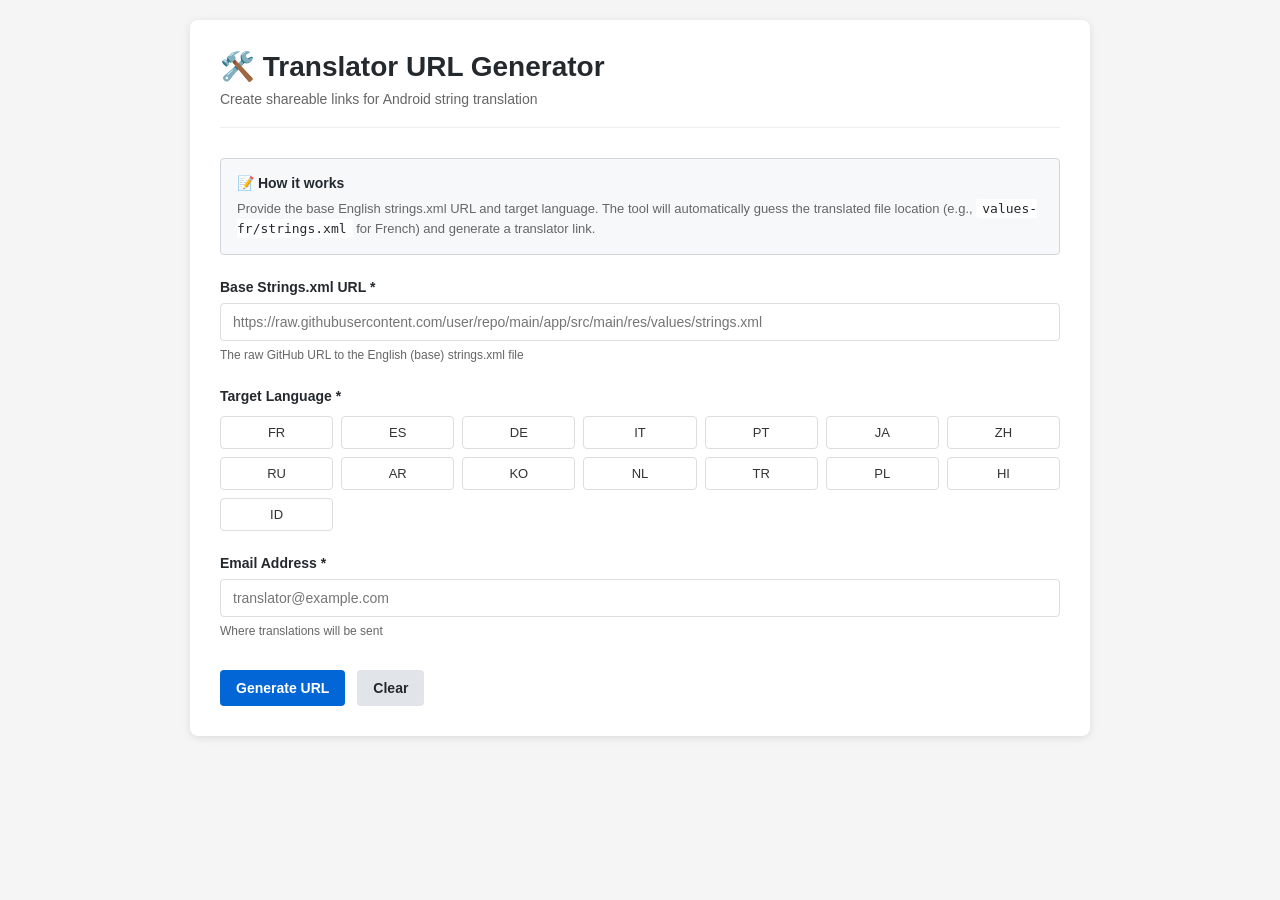
==== generator.html @ d6d67de1 "Add URL generator page for creating translator links - Create generator.html as a user-friendly inte" ====
<!DOCTYPE html>
<html>
<head>
<meta charset="UTF-8">
<meta name="viewport" content="width=device-width, initial-scale=1.0">
<title>Android Strings Translator - URL Generator</title>

<style>
* { box-sizing: border-box; }

body {
  font-family: -apple-system, BlinkMacSystemFont, 'Segoe UI', sans-serif;
  margin: 0;
  padding: 20px;
  background: #f5f5f5;
  color: #333;
}

.container {
  max-width: 900px;
  margin: 0 auto;
  background: white;
  border-radius: 8px;
  box-shadow: 0 2px 8px rgba(0,0,0,0.1);
  padding: 30px;
}

header {
  margin-bottom: 30px;
  border-bottom: 1px solid #eee;
  padding-bottom: 20px;
}

h1 {
  margin: 0 0 8px 0;
  font-size: 28px;
  color: #24292e;
}

.subtitle {
  font-size: 14px;
  color: #666;
  margin: 0;
}

.form-group {
  margin-bottom: 24px;
}

label {
  display: block;
  font-weight: 600;
  margin-bottom: 8px;
  color: #24292e;
  font-size: 14px;
}

input[type="text"],
input[type="email"],
select {
  width: 100%;
  padding: 10px 12px;
  border: 1px solid #ddd;
  border-radius: 4px;
  font-size: 14px;
  font-family: inherit;
  transition: border-color 0.2s, box-shadow 0.2s;
}

input[type="text"]:focus,
input[type="email"]:focus,
select:focus {
  outline: none;
  border-color: #0366d6;
  box-shadow: 0 0 0 3px rgba(3, 102, 214, 0.1);
}

.help-text {
  font-size: 12px;
  color: #666;
  margin-top: 6px;
  line-height: 1.4;
}

.form-row {
  display: grid;
  grid-template-columns: 1fr 1fr;
  gap: 16px;
}

@media (max-width: 768px) {
  .form-row {
    grid-template-columns: 1fr;
  }
}

.button-group {
  display: flex;
  gap: 12px;
  margin-top: 30px;
  flex-wrap: wrap;
}

button {
  padding: 10px 16px;
  border: none;
  border-radius: 4px;
  font-size: 14px;
  font-weight: 600;
  cursor: pointer;
  transition: background 0.2s;
}

.btn-primary {
  background: #0366d6;
  color: white;
}

.btn-primary:hover {
  background: #0256b8;
}

.btn-primary:active {
  opacity: 0.8;
}

.btn-secondary {
  background: #e1e4e8;
  color: #24292e;
}

.btn-secondary:hover {
  background: #d1d5da;
}

.output-section {
  margin-top: 40px;
  padding-top: 30px;
  border-top: 1px solid #eee;
  display: none;
}

.output-section.show {
  display: block;
}

.output-section h2 {
  font-size: 18px;
  margin: 0 0 16px 0;
  color: #24292e;
}

.output-box {
  background: #f6f8fa;
  border: 1px solid #d1d5da;
  border-radius: 4px;
  padding: 12px;
  margin-bottom: 12px;
  word-break: break-all;
  font-family: 'Monaco', 'Courier New', monospace;
  font-size: 12px;
  color: #24292e;
  max-height: 200px;
  overflow-y: auto;
  position: relative;
}

.copy-btn {
  position: absolute;
  top: 8px;
  right: 8px;
  padding: 4px 8px;
  font-size: 11px;
  background: white;
  border: 1px solid #ddd;
  border-radius: 3px;
  cursor: pointer;
  transition: all 0.2s;
}

.copy-btn:hover {
  background: #f6f8fa;
  border-color: #0366d6;
  color: #0366d6;
}

.success-message {
  background: #f0fff4;
  border: 1px solid #34d399;
  border-radius: 4px;
  padding: 12px;
  margin-bottom: 12px;
  color: #065f46;
  font-size: 13px;
  display: none;
}

.success-message.show {
  display: block;
}

.error-message {
  background: #ffeef0;
  border: 1px solid #d73a49;
  border-radius: 4px;
  padding: 12px;
  margin-bottom: 12px;
  color: #86181e;
  font-size: 13px;
  display: none;
}

.error-message.show {
  display: block;
}

.language-options {
  display: grid;
  grid-template-columns: repeat(auto-fill, minmax(100px, 1fr));
  gap: 8px;
  margin-top: 12px;
}

.lang-option {
  padding: 8px;
  border: 1px solid #ddd;
  border-radius: 4px;
  background: white;
  cursor: pointer;
  text-align: center;
  font-size: 13px;
  transition: all 0.2s;
}

.lang-option:hover {
  border-color: #0366d6;
  background: #f0f5ff;
}

.lang-option.selected {
  background: #0366d6;
  color: white;
  border-color: #0366d6;
}

.url-preview {
  background: #fff8c5;
  border: 1px solid #d4b40f;
  border-radius: 4px;
  padding: 12px;
  margin-top: 16px;
  font-size: 12px;
  color: #24292e;
}

.url-preview strong {
  display: block;
  margin-bottom: 8px;
  color: #6f42c1;
}

.url-preview code {
  display: block;
  background: white;
  padding: 8px;
  border-radius: 3px;
  margin-top: 8px;
  font-family: 'Monaco', monospace;
  word-break: break-all;
  max-height: 150px;
  overflow-y: auto;
}

.quick-help {
  background: #f6f8fa;
  border: 1px solid #d1d5da;
  border-radius: 4px;
  padding: 16px;
  margin-bottom: 24px;
}

.quick-help h3 {
  margin: 0 0 8px 0;
  font-size: 14px;
  color: #24292e;
}

.quick-help p {
  margin: 0;
  font-size: 13px;
  color: #666;
  line-height: 1.5;
}

.quick-help code {
  background: white;
  padding: 2px 6px;
  border-radius: 3px;
  font-family: monospace;
  color: #24292e;
}

@media (max-width: 768px) {
  .container {
    padding: 16px;
  }

  h1 {
    font-size: 22px;
  }

  button {
    width: 100%;
  }

  .button-group {
    flex-direction: column;
  }
}
</style>
</head>

<body>

<div class="container">
  <header>
    <h1>🛠️ Translator URL Generator</h1>
    <p class="subtitle">Create shareable links for Android string translation</p>
  </header>

  <div class="quick-help">
    <h3>📝 How it works</h3>
    <p>Provide the base English strings.xml URL and target language. The tool will automatically guess the translated file location (e.g., <code>values-fr/strings.xml</code> for French) and generate a translator link.</p>
  </div>

  <form id="generatorForm">
    <div class="form-group">
      <label for="sourceUrl">Base Strings.xml URL *</label>
      <input 
        type="text" 
        id="sourceUrl" 
        placeholder="https://raw.githubusercontent.com/user/repo/main/app/src/main/res/values/strings.xml"
        required>
      <p class="help-text">The raw GitHub URL to the English (base) strings.xml file</p>
    </div>

    <div class="form-group">
      <label>Target Language *</label>
      <div class="language-options" id="languageOptions"></div>
      <p class="help-text" id="selectedLangHelp" style="display:none;">Selected: <strong id="selectedLangName"></strong></p>
    </div>

    <div class="form-group">
      <label for="email">Email Address *</label>
      <input 
        type="email" 
        id="email" 
        placeholder="translator@example.com"
        required>
      <p class="help-text">Where translations will be sent</p>
    </div>

    <div class="button-group">
      <button type="submit" class="btn-primary">Generate URL</button>
      <button type="reset" class="btn-secondary">Clear</button>
    </div>
  </form>

  <div class="error-message" id="errorMessage"></div>
  <div class="success-message" id="successMessage">✓ URL generated successfully!</div>

  <div class="output-section" id="outputSection">
    <h2>📋 Generated URL</h2>
    
    <div class="url-preview" id="urlPreview">
      <strong>Translator Link:</strong>
      <code id="generatedUrl"></code>
    </div>

    <div style="margin-top: 16px;">
      <button type="button" class="btn-primary" onclick="copyToClipboard()">📋 Copy URL</button>
      <button type="button" class="btn-secondary" onclick="openTranslator()">🚀 Open Translator</button>
    </div>

    <div style="margin-top: 20px; padding: 16px; background: #f6f8fa; border-radius: 4px; font-size: 12px; color: #666;">
      <strong>Share this URL with translators:</strong>
      <p style="margin: 8px 0 0 0; line-height: 1.6;">
        - They can paste it in their browser<br>
        - Load the strings to start translating<br>
        - Submit translations via email<br>
        - It works for any repository!
      </p>
    </div>
  </div>
</div>

<script>

const LANGUAGES = [
  { code: 'fr', name: 'French (fr)' },
  { code: 'es', name: 'Spanish (es)' },
  { code: 'de', name: 'German (de)' },
  { code: 'it', name: 'Italian (it)' },
  { code: 'pt', name: 'Portuguese (pt)' },
  { code: 'ja', name: 'Japanese (ja)' },
  { code: 'zh', name: 'Chinese (zh)' },
  { code: 'ru', name: 'Russian (ru)' },
  { code: 'ar', name: 'Arabic (ar)' },
  { code: 'ko', name: 'Korean (ko)' },
  { code: 'nl', name: 'Dutch (nl)' },
  { code: 'tr', name: 'Turkish (tr)' },
  { code: 'pl', name: 'Polish (pl)' },
  { code: 'hi', name: 'Hindi (hi)' },
  { code: 'id', name: 'Indonesian (id)' },
];

let selectedLanguage = null;

function initLanguageOptions() {
  const container = document.getElementById('languageOptions');
  LANGUAGES.forEach(lang => {
    const btn = document.createElement('div');
    btn.className = 'lang-option';
    btn.textContent = lang.code.toUpperCase();
    btn.dataset.code = lang.code;
    btn.dataset.name = lang.name;
    btn.onclick = () => selectLanguage(lang.code, lang.name, btn);
    container.appendChild(btn);
  });
}

function selectLanguage(code, name, element) {
  document.querySelectorAll('.lang-option').forEach(opt => {
    opt.classList.remove('selected');
  });
  element.classList.add('selected');
  selectedLanguage = { code, name };
  document.getElementById('selectedLangHelp').style.display = 'block';
  document.getElementById('selectedLangName').textContent = name;
}

function guessTargetUrl(sourceUrl, langCode) {
  // Replace "values/strings.xml" with "values-{lang}/strings.xml"
  return sourceUrl.replace('/values/strings.xml', `/values-${langCode}/strings.xml`);
}

function validateUrl(urlString) {
  try {
    new URL(urlString);
    return true;
  } catch {
    return false;
  }
}

function showError(message) {
  const errorEl = document.getElementById('errorMessage');
  errorEl.textContent = message;
  errorEl.classList.add('show');
  document.getElementById('successMessage').classList.remove('show');
}

function showSuccess() {
  document.getElementById('errorMessage').classList.remove('show');
  document.getElementById('successMessage').classList.add('show');
}

function generateTranslatorUrl(sourceUrl, langCode, email) {
  const baseUrl = window.location.origin + window.location.pathname.replace('generator.html', 'index.html');
  const targetUrl = guessTargetUrl(sourceUrl, langCode);
  
  const params = new URLSearchParams({
    source: sourceUrl,
    target: targetUrl,
    lang: langCode,
    email: email
  });
  
  return `${baseUrl}?${params.toString()}`;
}

function copyToClipboard() {
  const url = document.getElementById('generatedUrl').textContent;
  navigator.clipboard.writeText(url).then(() => {
    const btn = event.target;
    const originalText = btn.textContent;
    btn.textContent = '✓ Copied!';
    setTimeout(() => {
      btn.textContent = originalText;
    }, 2000);
  }).catch(() => {
    alert('Failed to copy. Please copy manually.');
  });
}

function openTranslator() {
  const url = document.getElementById('generatedUrl').textContent;
  window.open(url, '_blank');
}

document.getElementById('generatorForm').addEventListener('submit', (e) => {
  e.preventDefault();
  
  const sourceUrl = document.getElementById('sourceUrl').value.trim();
  const email = document.getElementById('email').value.trim();
  
  // Validate inputs
  if (!sourceUrl) {
    showError('Please enter a source URL');
    return;
  }
  
  if (!validateUrl(sourceUrl)) {
    showError('Invalid source URL. Please check the format.');
    return;
  }
  
  if (!sourceUrl.includes('/values/strings.xml')) {
    showError('Source URL must end with "/values/strings.xml"');
    return;
  }
  
  if (!selectedLanguage) {
    showError('Please select a target language');
    return;
  }
  
  if (!email) {
    showError('Please enter an email address');
    return;
  }
  
  if (!email.includes('@')) {
    showError('Please enter a valid email address');
    return;
  }
  
  try {
    const translatorUrl = generateTranslatorUrl(sourceUrl, selectedLanguage.code, email);
    
    document.getElementById('generatedUrl').textContent = translatorUrl;
    document.getElementById('outputSection').classList.add('show');
    showSuccess();
  } catch (err) {
    showError('Error generating URL: ' + err.message);
  }
});

// Initialize on page load
document.addEventListener('DOMContentLoaded', () => {
  initLanguageOptions();
});

</script>

</body>
</html>
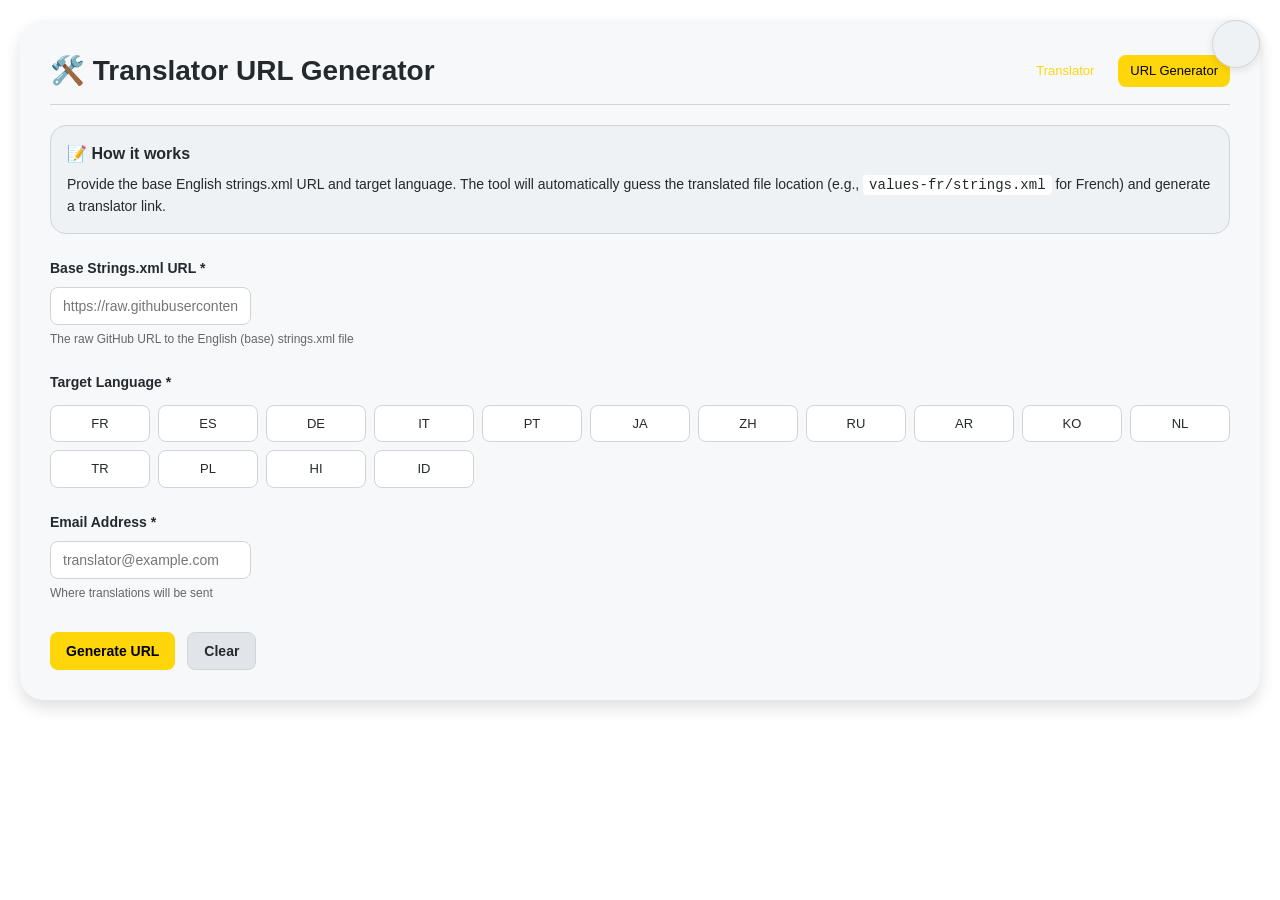
==== commit 73294ab6: "Update generator.html with shared CSS and theme toggle - Link to external style.css for shared themi" ====
--- a/generator.html
+++ b/generator.html
@@ -3,330 +3,23 @@
 <head>
 <meta charset="UTF-8">
 <meta name="viewport" content="width=device-width, initial-scale=1.0">
-<title>Android Strings Translator - URL Generator</title>
-
-<style>
-* { box-sizing: border-box; }
-
-body {
-  font-family: -apple-system, BlinkMacSystemFont, 'Segoe UI', sans-serif;
-  margin: 0;
-  padding: 20px;
-  background: #f5f5f5;
-  color: #333;
-}
-
-.container {
-  max-width: 900px;
-  margin: 0 auto;
-  background: white;
-  border-radius: 8px;
-  box-shadow: 0 2px 8px rgba(0,0,0,0.1);
-  padding: 30px;
-}
-
-header {
-  margin-bottom: 30px;
-  border-bottom: 1px solid #eee;
-  padding-bottom: 20px;
-}
-
-h1 {
-  margin: 0 0 8px 0;
-  font-size: 28px;
-  color: #24292e;
-}
-
-.subtitle {
-  font-size: 14px;
-  color: #666;
-  margin: 0;
-}
-
-.form-group {
-  margin-bottom: 24px;
-}
-
-label {
-  display: block;
-  font-weight: 600;
-  margin-bottom: 8px;
-  color: #24292e;
-  font-size: 14px;
-}
-
-input[type="text"],
-input[type="email"],
-select {
-  width: 100%;
-  padding: 10px 12px;
-  border: 1px solid #ddd;
-  border-radius: 4px;
-  font-size: 14px;
-  font-family: inherit;
-  transition: border-color 0.2s, box-shadow 0.2s;
-}
-
-input[type="text"]:focus,
-input[type="email"]:focus,
-select:focus {
-  outline: none;
-  border-color: #0366d6;
-  box-shadow: 0 0 0 3px rgba(3, 102, 214, 0.1);
-}
-
-.help-text {
-  font-size: 12px;
-  color: #666;
-  margin-top: 6px;
-  line-height: 1.4;
-}
-
-.form-row {
-  display: grid;
-  grid-template-columns: 1fr 1fr;
-  gap: 16px;
-}
-
-@media (max-width: 768px) {
-  .form-row {
-    grid-template-columns: 1fr;
-  }
-}
-
-.button-group {
-  display: flex;
-  gap: 12px;
-  margin-top: 30px;
-  flex-wrap: wrap;
-}
-
-button {
-  padding: 10px 16px;
-  border: none;
-  border-radius: 4px;
-  font-size: 14px;
-  font-weight: 600;
-  cursor: pointer;
-  transition: background 0.2s;
-}
-
-.btn-primary {
-  background: #0366d6;
-  color: white;
-}
-
-.btn-primary:hover {
-  background: #0256b8;
-}
-
-.btn-primary:active {
-  opacity: 0.8;
-}
-
-.btn-secondary {
-  background: #e1e4e8;
-  color: #24292e;
-}
-
-.btn-secondary:hover {
-  background: #d1d5da;
-}
-
-.output-section {
-  margin-top: 40px;
-  padding-top: 30px;
-  border-top: 1px solid #eee;
-  display: none;
-}
-
-.output-section.show {
-  display: block;
-}
-
-.output-section h2 {
-  font-size: 18px;
-  margin: 0 0 16px 0;
-  color: #24292e;
-}
-
-.output-box {
-  background: #f6f8fa;
-  border: 1px solid #d1d5da;
-  border-radius: 4px;
-  padding: 12px;
-  margin-bottom: 12px;
-  word-break: break-all;
-  font-family: 'Monaco', 'Courier New', monospace;
-  font-size: 12px;
-  color: #24292e;
-  max-height: 200px;
-  overflow-y: auto;
-  position: relative;
-}
-
-.copy-btn {
-  position: absolute;
-  top: 8px;
-  right: 8px;
-  padding: 4px 8px;
-  font-size: 11px;
-  background: white;
-  border: 1px solid #ddd;
-  border-radius: 3px;
-  cursor: pointer;
-  transition: all 0.2s;
-}
-
-.copy-btn:hover {
-  background: #f6f8fa;
-  border-color: #0366d6;
-  color: #0366d6;
-}
-
-.success-message {
-  background: #f0fff4;
-  border: 1px solid #34d399;
-  border-radius: 4px;
-  padding: 12px;
-  margin-bottom: 12px;
-  color: #065f46;
-  font-size: 13px;
-  display: none;
-}
-
-.success-message.show {
-  display: block;
-}
-
-.error-message {
-  background: #ffeef0;
-  border: 1px solid #d73a49;
-  border-radius: 4px;
-  padding: 12px;
-  margin-bottom: 12px;
-  color: #86181e;
-  font-size: 13px;
-  display: none;
-}
-
-.error-message.show {
-  display: block;
-}
-
-.language-options {
-  display: grid;
-  grid-template-columns: repeat(auto-fill, minmax(100px, 1fr));
-  gap: 8px;
-  margin-top: 12px;
-}
-
-.lang-option {
-  padding: 8px;
-  border: 1px solid #ddd;
-  border-radius: 4px;
-  background: white;
-  cursor: pointer;
-  text-align: center;
-  font-size: 13px;
-  transition: all 0.2s;
-}
-
-.lang-option:hover {
-  border-color: #0366d6;
-  background: #f0f5ff;
-}
-
-.lang-option.selected {
-  background: #0366d6;
-  color: white;
-  border-color: #0366d6;
-}
-
-.url-preview {
-  background: #fff8c5;
-  border: 1px solid #d4b40f;
-  border-radius: 4px;
-  padding: 12px;
-  margin-top: 16px;
-  font-size: 12px;
-  color: #24292e;
-}
-
-.url-preview strong {
-  display: block;
-  margin-bottom: 8px;
-  color: #6f42c1;
-}
-
-.url-preview code {
-  display: block;
-  background: white;
-  padding: 8px;
-  border-radius: 3px;
-  margin-top: 8px;
-  font-family: 'Monaco', monospace;
-  word-break: break-all;
-  max-height: 150px;
-  overflow-y: auto;
-}
-
-.quick-help {
-  background: #f6f8fa;
-  border: 1px solid #d1d5da;
-  border-radius: 4px;
-  padding: 16px;
-  margin-bottom: 24px;
-}
-
-.quick-help h3 {
-  margin: 0 0 8px 0;
-  font-size: 14px;
-  color: #24292e;
-}
-
-.quick-help p {
-  margin: 0;
-  font-size: 13px;
-  color: #666;
-  line-height: 1.5;
-}
-
-.quick-help code {
-  background: white;
-  padding: 2px 6px;
-  border-radius: 3px;
-  font-family: monospace;
-  color: #24292e;
-}
-
-@media (max-width: 768px) {
-  .container {
-    padding: 16px;
-  }
-
-  h1 {
-    font-size: 22px;
-  }
-
-  button {
-    width: 100%;
-  }
-
-  .button-group {
-    flex-direction: column;
-  }
-}
-</style>
+<title>URL Generator - Android Strings Translator</title>
+<link rel="stylesheet" href="style.css">
 </head>
 
 <body>
 
+<div class="theme-toggle">
+  <button class="theme-toggle-btn"></button>
+</div>
+
 <div class="container">
-  <header>
+  <div class="navbar">
     <h1>🛠️ Translator URL Generator</h1>
-    <p class="subtitle">Create shareable links for Android string translation</p>
-  </header>
+    <div class="navbar-spacer"></div>
+    <a href="index.html">Translator</a>
+    <a href="generator.html" class="active">URL Generator</a>
+  </div>
 
   <div class="quick-help">
     <h3>📝 How it works</h3>
@@ -382,7 +75,7 @@
       <button type="button" class="btn-secondary" onclick="openTranslator()">🚀 Open Translator</button>
     </div>
 
-    <div style="margin-top: 20px; padding: 16px; background: #f6f8fa; border-radius: 4px; font-size: 12px; color: #666;">
+    <div style="margin-top: 20px; padding: 16px; background: var(--color-surface-2); border-radius: var(--radius-lg); font-size: 12px; color: var(--color-text-secondary);">
       <strong>Share this URL with translators:</strong>
       <p style="margin: 8px 0 0 0; line-height: 1.6;">
         - They can paste it in their browser<br>
@@ -394,6 +87,7 @@
   </div>
 </div>
 
+<script src="theme.js"></script>
 <script>
 
 const LANGUAGES = [
@@ -440,7 +134,6 @@
 }
 
 function guessTargetUrl(sourceUrl, langCode) {
-  // Replace "values/strings.xml" with "values-{lang}/strings.xml"
   return sourceUrl.replace('/values/strings.xml', `/values-${langCode}/strings.xml`);
 }
 
@@ -504,7 +197,6 @@
   const sourceUrl = document.getElementById('sourceUrl').value.trim();
   const email = document.getElementById('email').value.trim();
   
-  // Validate inputs
   if (!sourceUrl) {
     showError('Please enter a source URL');
     return;
@@ -546,7 +238,6 @@
   }
 });
 
-// Initialize on page load
 document.addEventListener('DOMContentLoaded', () => {
   initLanguageOptions();
 });
--- a/style.css
+++ b/style.css
@@ -0,0 +1,1051 @@
+/* =========================
+   ROOT VARIABLES (Light Mode)
+========================= */
+
+:root {
+  /* Colors - Accent (Yellow) */
+  --color-accent: #ffd60a;
+  --color-accent-light: #ffe680;
+  --color-accent-dark: #cc8800;
+  --color-accent-container: #fff1c2;
+  --color-on-accent: #000000;
+  --color-on-accent-container: #664d00;
+
+  /* Colors - Status */
+  --color-success: #28a745;
+  --color-success-light: #34d399;
+  --color-success-dark: #058f35;
+  --color-error: #d73a49;
+  --color-error-light: #ff6b6b;
+  --color-error-dark: #d73a49;
+  --color-warning: #ffc53b;
+  --color-warning-light: #ffd60a;
+  --color-warning-dark: #cc8800;
+  --color-info: #0366d6;
+  --color-info-light: #5eb3ff;
+  --color-info-dark: #0256b8;
+
+  /* Colors - Neutral (Light Mode) */
+  --color-bg: #ffffff;
+  --color-surface: #f6f8fa;
+  --color-surface-2: #eff2f5;
+  --color-surface-3: #e1e4e8;
+  --color-border: #d1d5da;
+  --color-border-light: #e1e4e8;
+  --color-text-primary: #24292e;
+  --color-text-secondary: #666666;
+  --color-text-tertiary: #999999;
+  --color-text-inverse: #ffffff;
+
+  /* Shadows */
+  --shadow-sm: 0 2px 4px rgba(0, 0, 0, 0.08);
+  --shadow-md: 0 2px 8px rgba(0, 0, 0, 0.1);
+  --shadow-lg: 0 8px 16px rgba(0, 0, 0, 0.12);
+  --shadow-xl: 0 16px 32px rgba(0, 0, 0, 0.15);
+
+  /* Spacing */
+  --space-xs: 4px;
+  --space-sm: 8px;
+  --space-md: 12px;
+  --space-lg: 16px;
+  --space-xl: 24px;
+  --space-2xl: 32px;
+  --space-3xl: 48px;
+
+  /* Border Radius */
+  --radius-sm: 4px;
+  --radius-md: 8px;
+  --radius-lg: 16px;
+  --radius-xl: 24px;
+  --radius-2xl: 32px;
+  --radius-full: 9999px;
+
+  /* Typography */
+  --font-family: -apple-system, BlinkMacSystemFont, 'Segoe UI', sans-serif;
+  --font-mono: 'Monaco', 'Courier New', monospace;
+
+  /* Transitions */
+  --transition-fast: 150ms ease-in-out;
+  --transition-normal: 300ms ease-in-out;
+  --transition-slow: 500ms ease-in-out;
+}
+
+/* =========================
+   DARK MODE (OLED Black)
+========================= */
+
+[data-theme="dark"] {
+  /* Colors - Accent (Yellow - adapted for dark) */
+  --color-accent: #ffd60a;
+  --color-accent-light: #ffe680;
+  --color-accent-dark: #ffed4e;
+  --color-accent-container: #664d00;
+  --color-on-accent: #000000;
+  --color-on-accent-container: #fff1c2;
+
+  /* Colors - Neutral (Dark Mode - OLED) */
+  --color-bg: #000000;
+  --color-surface: #0f0f0f;
+  --color-surface-2: #1a1a1a;
+  --color-surface-3: #262626;
+  --color-border: #333333;
+  --color-border-light: #404040;
+  --color-text-primary: #ffffff;
+  --color-text-secondary: #b0b0b0;
+  --color-text-tertiary: #808080;
+  --color-text-inverse: #000000;
+
+  /* Shadows (adapted for dark mode) */
+  --shadow-sm: 0 2px 4px rgba(255, 255, 255, 0.04);
+  --shadow-md: 0 2px 8px rgba(255, 255, 255, 0.06);
+  --shadow-lg: 0 8px 16px rgba(255, 255, 255, 0.08);
+  --shadow-xl: 0 16px 32px rgba(255, 255, 255, 0.1);
+}
+
+/* =========================
+   GLOBAL STYLES
+========================= */
+
+* {
+  box-sizing: border-box;
+}
+
+html {
+  -webkit-font-smoothing: antialiased;
+  -moz-osx-font-smoothing: grayscale;
+}
+
+body {
+  margin: 0;
+  padding: 20px;
+  background: var(--color-bg);
+  color: var(--color-text-primary);
+  font-family: var(--font-family);
+  font-size: 14px;
+  line-height: 1.5;
+  transition: background-color var(--transition-normal), color var(--transition-normal);
+}
+
+/* =========================
+   THEME TOGGLE
+========================= */
+
+.theme-toggle {
+  position: fixed;
+  top: 20px;
+  right: 20px;
+  z-index: 1000;
+}
+
+.theme-toggle-btn {
+  width: 48px;
+  height: 48px;
+  border-radius: var(--radius-full);
+  border: 1px solid var(--color-border);
+  background: var(--color-surface-2);
+  color: var(--color-text-primary);
+  cursor: pointer;
+  font-size: 20px;
+  display: flex;
+  align-items: center;
+  justify-content: center;
+  transition: all var(--transition-fast);
+  box-shadow: var(--shadow-md);
+}
+
+.theme-toggle-btn:hover {
+  background: var(--color-surface-3);
+  transform: scale(1.05);
+}
+
+.theme-toggle-btn:active {
+  transform: scale(0.95);
+}
+
+/* =========================
+   CONTAINER & LAYOUT
+========================= */
+
+.container {
+  max-width: 1400px;
+  margin: 0 auto;
+  background: var(--color-surface);
+  border-radius: var(--radius-xl);
+  box-shadow: var(--shadow-lg);
+  padding: 30px;
+  transition: background-color var(--transition-normal), box-shadow var(--transition-normal);
+}
+
+@media (max-width: 768px) {
+  .container {
+    padding: 16px;
+    border-radius: var(--radius-lg);
+  }
+}
+
+/* =========================
+   HEADER
+========================= */
+
+header {
+  display: flex;
+  gap: 12px;
+  align-items: center;
+  flex-wrap: wrap;
+  margin-bottom: 30px;
+  border-bottom: 1px solid var(--color-border);
+  padding-bottom: 20px;
+}
+
+h1 {
+  margin: 0;
+  font-size: 28px;
+  flex: 1;
+  min-width: 200px;
+  color: var(--color-text-primary);
+}
+
+.subtitle {
+  font-size: 14px;
+  color: var(--color-text-secondary);
+  margin: 0;
+}
+
+h2 {
+  font-size: 18px;
+  margin: 0 0 16px 0;
+  color: var(--color-text-primary);
+}
+
+h3 {
+  font-size: 16px;
+  margin: 0 0 12px 0;
+  color: var(--color-text-primary);
+}
+
+/* =========================
+   CONTROLS & BUTTONS
+========================= */
+
+.controls {
+  display: flex;
+  gap: var(--space-lg);
+  align-items: center;
+  flex-wrap: wrap;
+}
+
+label {
+  display: flex;
+  align-items: center;
+  gap: var(--space-sm);
+  font-weight: 500;
+  color: var(--color-text-primary);
+  font-size: 14px;
+}
+
+select,
+input[type="text"],
+input[type="email"],
+textarea {
+  padding: 10px 12px;
+  border: 1px solid var(--color-border);
+  border-radius: var(--radius-md);
+  font-size: 14px;
+  font-family: inherit;
+  background: var(--color-bg);
+  color: var(--color-text-primary);
+  transition: border-color var(--transition-fast), box-shadow var(--transition-fast);
+}
+
+select:focus,
+input[type="text"]:focus,
+input[type="email"]:focus,
+textarea:focus {
+  outline: none;
+  border-color: var(--color-accent);
+  box-shadow: 0 0 0 3px rgba(255, 214, 10, 0.1);
+}
+
+select {
+  min-width: 120px;
+  cursor: pointer;
+}
+
+input[type="text"],
+input[type="email"] {
+  min-width: 200px;
+}
+
+textarea {
+  resize: vertical;
+  font-family: var(--font-mono);
+  font-size: 12px;
+}
+
+/* =========================
+   BUTTONS
+========================= */
+
+button {
+  padding: 10px 16px;
+  border: none;
+  border-radius: var(--radius-md);
+  font-size: 14px;
+  font-weight: 600;
+  cursor: pointer;
+  transition: all var(--transition-fast);
+  font-family: inherit;
+  display: inline-flex;
+  align-items: center;
+  gap: var(--space-sm);
+}
+
+button:active {
+  transform: scale(0.98);
+}
+
+button:disabled {
+  opacity: 0.5;
+  cursor: not-allowed;
+}
+
+/* Button Variants */
+
+.btn-primary {
+  background: var(--color-accent);
+  color: var(--color-on-accent);
+  border: none;
+}
+
+.btn-primary:hover:not(:disabled) {
+  background: var(--color-accent-light);
+  box-shadow: var(--shadow-lg);
+}
+
+.btn-secondary {
+  background: var(--color-surface-3);
+  color: var(--color-text-primary);
+  border: 1px solid var(--color-border);
+}
+
+.btn-secondary:hover:not(:disabled) {
+  background: var(--color-surface-2);
+  border-color: var(--color-accent);
+}
+
+.btn-tertiary {
+  background: transparent;
+  color: var(--color-accent);
+  border: 1px solid var(--color-accent);
+}
+
+.btn-tertiary:hover:not(:disabled) {
+  background: rgba(255, 214, 10, 0.1);
+}
+
+/* =========================
+   FORM GROUPS
+========================= */
+
+.form-group {
+  margin-bottom: 24px;
+}
+
+.form-row {
+  display: grid;
+  grid-template-columns: 1fr 1fr;
+  gap: 16px;
+}
+
+@media (max-width: 768px) {
+  .form-row {
+    grid-template-columns: 1fr;
+  }
+}
+
+.form-group label {
+  display: block;
+  font-weight: 600;
+  margin-bottom: 8px;
+  color: var(--color-text-primary);
+}
+
+.help-text {
+  font-size: 12px;
+  color: var(--color-text-secondary);
+  margin-top: 6px;
+  line-height: 1.4;
+}
+
+/* =========================
+   MESSAGES & ALERTS
+========================= */
+
+.success-message,
+.error-message,
+.info-message {
+  border-radius: var(--radius-md);
+  padding: 12px;
+  margin-bottom: 12px;
+  font-size: 13px;
+  display: none;
+  border-left: 4px solid;
+}
+
+.success-message.show,
+.error-message.show,
+.info-message.show {
+  display: block;
+}
+
+.success-message {
+  background: rgba(40, 167, 69, 0.1);
+  color: var(--color-success);
+  border-left-color: var(--color-success);
+}
+
+.error-message {
+  background: rgba(215, 58, 73, 0.1);
+  color: var(--color-error);
+  border-left-color: var(--color-error);
+}
+
+.info-message {
+  background: rgba(3, 102, 214, 0.1);
+  color: var(--color-info);
+  border-left-color: var(--color-info);
+}
+
+/* =========================
+   LEGEND & COLORS
+========================= */
+
+.legend {
+  display: flex;
+  gap: 16px;
+  margin-top: 12px;
+  font-size: 12px;
+  flex-wrap: wrap;
+}
+
+.legend-item {
+  display: flex;
+  align-items: center;
+  gap: 6px;
+}
+
+.legend-color {
+  width: 16px;
+  height: 16px;
+  border-radius: var(--radius-sm);
+  border: 1px solid var(--color-border);
+}
+
+/* =========================
+   FILTER & SEARCH
+========================= */
+
+.filter-section {
+  display: flex;
+  gap: 8px;
+  align-items: center;
+  flex-wrap: wrap;
+  padding: 12px 0;
+  border-top: 1px solid var(--color-border);
+}
+
+.filter-buttons {
+  display: flex;
+  gap: 6px;
+  flex-wrap: wrap;
+}
+
+.filter-btn {
+  background: var(--color-bg);
+  color: var(--color-accent);
+  border: 1px solid var(--color-accent);
+  padding: 6px 12px;
+  border-radius: var(--radius-full);
+  cursor: pointer;
+  font-size: 13px;
+  font-weight: 500;
+  transition: all var(--transition-fast);
+}
+
+.filter-btn.active {
+  background: var(--color-accent);
+  color: var(--color-on-accent);
+}
+
+.filter-btn:hover:not(.active) {
+  background: rgba(255, 214, 10, 0.1);
+}
+
+.search-box {
+  flex: 1;
+  min-width: 200px;
+}
+
+.search-box input {
+  width: 100%;
+}
+
+/* =========================
+   TABLE
+========================= */
+
+.table-wrapper {
+  overflow-x: auto;
+  margin-top: 20px;
+  border-radius: var(--radius-md);
+  border: 1px solid var(--color-border);
+}
+
+table {
+  width: 100%;
+  border-collapse: collapse;
+  font-size: 14px;
+}
+
+thead {
+  position: sticky;
+  top: 0;
+  z-index: 10;
+  background: var(--color-surface-2);
+}
+
+th {
+  border-bottom: 1px solid var(--color-border);
+  padding: 12px;
+  text-align: left;
+  font-weight: 600;
+  color: var(--color-text-primary);
+}
+
+td {
+  border-bottom: 1px solid var(--color-border-light);
+  padding: 12px;
+  vertical-align: top;
+}
+
+tr:last-child td {
+  border-bottom: none;
+}
+
+tr.row-missing {
+  background: rgba(215, 58, 73, 0.05);
+}
+
+tr.row-ok {
+  background: rgba(40, 167, 69, 0.05);
+}
+
+tr.row-outdated {
+  background: rgba(255, 193, 59, 0.05);
+}
+
+tr.row-placeholder-issue {
+  background: rgba(255, 107, 107, 0.05);
+}
+
+/* =========================
+   BADGES & CHIPS
+========================= */
+
+.badge {
+  display: inline-block;
+  font-size: 11px;
+  padding: 3px 8px;
+  border-radius: var(--radius-full);
+  font-weight: 600;
+  white-space: nowrap;
+}
+
+.badge-missing {
+  background: rgba(215, 58, 73, 0.15);
+  color: var(--color-error);
+}
+
+.badge-ok {
+  background: rgba(40, 167, 69, 0.15);
+  color: var(--color-success);
+}
+
+.badge-outdated {
+  background: rgba(255, 193, 59, 0.15);
+  color: var(--color-warning);
+}
+
+.badge-placeholder-issue {
+  background: rgba(215, 58, 73, 0.15);
+  color: var(--color-error);
+}
+
+/* =========================
+   CARDS & BOXES
+========================= */
+
+.card {
+  background: var(--color-surface-2);
+  border: 1px solid var(--color-border);
+  border-radius: var(--radius-lg);
+  padding: 20px;
+  transition: all var(--transition-normal);
+}
+
+.card:hover {
+  box-shadow: var(--shadow-md);
+  border-color: var(--color-accent);
+}
+
+.quick-help {
+  background: var(--color-surface-2);
+  border: 1px solid var(--color-border);
+  border-radius: var(--radius-lg);
+  padding: 16px;
+  margin-bottom: 24px;
+}
+
+.quick-help h3 {
+  margin: 0 0 8px 0;
+}
+
+.quick-help p {
+  margin: 0;
+  line-height: 1.5;
+}
+
+.quick-help code {
+  background: var(--color-bg);
+  padding: 2px 6px;
+  border-radius: var(--radius-sm);
+  font-family: var(--font-mono);
+}
+
+.config-info {
+  font-size: 12px;
+  color: var(--color-text-secondary);
+  background: var(--color-surface-2);
+  padding: 12px;
+  border-radius: var(--radius-md);
+  margin-bottom: 12px;
+  border-left: 4px solid var(--color-info);
+  display: none;
+}
+
+.config-info.show {
+  display: block;
+}
+
+/* =========================
+   TEXT CELLS & CODE
+========================= */
+
+.text-cell {
+  font-family: var(--font-mono);
+  font-size: 13px;
+  background: var(--color-bg);
+  color: var(--color-text-primary);
+  max-width: 300px;
+  word-break: break-word;
+  white-space: pre-wrap;
+  max-height: 150px;
+  overflow-y: auto;
+  border-radius: var(--radius-sm);
+  padding: 8px;
+  border: 1px solid var(--color-border);
+}
+
+.key-cell {
+  font-weight: 600;
+  color: var(--color-text-primary);
+  max-width: 200px;
+  word-break: break-word;
+}
+
+/* =========================
+   TRANSLATION CELL
+========================= */
+
+.translation-cell input {
+  width: 100%;
+  padding: 8px;
+  border: 1px solid var(--color-border);
+  border-radius: var(--radius-md);
+  font-family: inherit;
+  font-size: 14px;
+  background: var(--color-bg);
+  color: var(--color-text-primary);
+}
+
+.translation-cell input:focus {
+  outline: none;
+  border-color: var(--color-accent);
+  box-shadow: 0 0 0 3px rgba(255, 214, 10, 0.1);
+}
+
+/* =========================
+   EMPTY & ERROR STATES
+========================= */
+
+.empty-state,
+.error-state {
+  text-align: center;
+  padding: 60px 20px;
+  color: var(--color-text-secondary);
+}
+
+.empty-state h3,
+.error-state h3 {
+  font-size: 18px;
+  margin-bottom: 8px;
+  color: var(--color-text-primary);
+}
+
+.empty-state p,
+.error-state p {
+  font-size: 14px;
+  margin: 0;
+}
+
+.error-state {
+  color: var(--color-error);
+}
+
+.error-state p {
+  font-size: 14px;
+  margin: 8px 0;
+  font-family: var(--font-mono);
+  background: rgba(215, 58, 73, 0.1);
+  padding: 8px;
+  border-radius: var(--radius-sm);
+  max-width: 600px;
+  margin-left: auto;
+  margin-right: auto;
+}
+
+/* =========================
+   OUTPUT SECTION
+========================= */
+
+.output-section {
+  margin-top: 40px;
+  padding-top: 30px;
+  border-top: 1px solid var(--color-border);
+  display: none;
+}
+
+.output-section.show {
+  display: block;
+}
+
+.output-box {
+  background: var(--color-surface-2);
+  border: 1px solid var(--color-border);
+  border-radius: var(--radius-md);
+  padding: 12px;
+  margin-bottom: 12px;
+  word-break: break-all;
+  font-family: var(--font-mono);
+  font-size: 12px;
+  color: var(--color-text-primary);
+  max-height: 200px;
+  overflow-y: auto;
+  position: relative;
+}
+
+.copy-btn {
+  position: absolute;
+  top: 8px;
+  right: 8px;
+  padding: 4px 8px;
+  font-size: 11px;
+  background: var(--color-bg);
+  border: 1px solid var(--color-border);
+  border-radius: var(--radius-sm);
+  cursor: pointer;
+  transition: all var(--transition-fast);
+  color: var(--color-text-secondary);
+}
+
+.copy-btn:hover {
+  background: var(--color-surface-3);
+  border-color: var(--color-accent);
+  color: var(--color-accent);
+}
+
+/* =========================
+   URL PREVIEW
+========================= */
+
+.url-preview {
+  background: rgba(255, 214, 10, 0.08);
+  border: 1px solid var(--color-accent);
+  border-radius: var(--radius-lg);
+  padding: 12px;
+  margin-top: 16px;
+  font-size: 12px;
+  color: var(--color-text-primary);
+}
+
+.url-preview strong {
+  display: block;
+  margin-bottom: 8px;
+  color: var(--color-accent);
+}
+
+.url-preview code {
+  display: block;
+  background: var(--color-bg);
+  padding: 8px;
+  border-radius: var(--radius-md);
+  margin-top: 8px;
+  font-family: var(--font-mono);
+  word-break: break-all;
+  max-height: 150px;
+  overflow-y: auto;
+  color: var(--color-text-primary);
+}
+
+/* =========================
+   LANGUAGE OPTIONS
+========================= */
+
+.language-options {
+  display: grid;
+  grid-template-columns: repeat(auto-fill, minmax(100px, 1fr));
+  gap: 8px;
+  margin-top: 12px;
+}
+
+.lang-option {
+  padding: 8px;
+  border: 1px solid var(--color-border);
+  border-radius: var(--radius-md);
+  background: var(--color-bg);
+  cursor: pointer;
+  text-align: center;
+  font-size: 13px;
+  transition: all var(--transition-fast);
+  color: var(--color-text-primary);
+}
+
+.lang-option:hover {
+  border-color: var(--color-accent);
+  background: rgba(255, 214, 10, 0.08);
+}
+
+.lang-option.selected {
+  background: var(--color-accent);
+  color: var(--color-on-accent);
+  border-color: var(--color-accent);
+}
+
+/* =========================
+   STATS
+========================= */
+
+.stats {
+  font-size: 13px;
+  color: var(--color-text-secondary);
+  display: flex;
+  gap: 16px;
+  margin-bottom: 16px;
+}
+
+.status {
+  color: var(--color-info);
+  font-weight: 500;
+  font-size: 13px;
+}
+
+.outdated-diff {
+  font-size: 12px;
+  color: var(--color-warning);
+  margin-top: 4px;
+  font-family: var(--font-mono);
+}
+
+/* =========================
+   BUTTON GROUP
+========================= */
+
+.button-group {
+  display: flex;
+  gap: 12px;
+  margin-top: 30px;
+  flex-wrap: wrap;
+}
+
+@media (max-width: 768px) {
+  .button-group {
+    flex-direction: column;
+  }
+
+  .button-group button {
+    width: 100%;
+  }
+}
+
+/* =========================
+   NAVBAR
+========================= */
+
+.navbar {
+  display: flex;
+  gap: 12px;
+  align-items: center;
+  flex-wrap: wrap;
+  margin-bottom: 20px;
+  padding-bottom: 12px;
+  border-bottom: 1px solid var(--color-border);
+}
+
+.navbar a {
+  color: var(--color-accent);
+  text-decoration: none;
+  font-weight: 500;
+  font-size: 13px;
+  padding: 6px 12px;
+  border-radius: var(--radius-md);
+  transition: all var(--transition-fast);
+}
+
+.navbar a:hover {
+  background: rgba(255, 214, 10, 0.1);
+}
+
+.navbar a.active {
+  background: var(--color-accent);
+  color: var(--color-on-accent);
+}
+
+.navbar-spacer {
+  flex: 1;
+}
+
+/* =========================
+   UTILITY CLASSES
+========================= */
+
+.w-100 {
+  width: 100%;
+}
+
+.text-center {
+  text-align: center;
+}
+
+.mt-2 {
+  margin-top: var(--space-lg);
+}
+
+.mb-2 {
+  margin-bottom: var(--space-lg);
+}
+
+.p-2 {
+  padding: var(--space-lg);
+}
+
+/* =========================
+   RESPONSIVENESS
+========================= */
+
+@media (max-width: 768px) {
+  body {
+    padding: 12px;
+  }
+
+  .container {
+    padding: 16px;
+    border-radius: var(--radius-lg);
+  }
+
+  header {
+    flex-direction: column;
+    align-items: flex-start;
+  }
+
+  h1 {
+    width: 100%;
+    font-size: 22px;
+  }
+
+  .controls {
+    width: 100%;
+    flex-direction: column;
+  }
+
+  label,
+  select,
+  input[type="text"],
+  input[type="email"],
+  button {
+    width: 100%;
+  }
+
+  .filter-section {
+    flex-direction: column;
+  }
+
+  .filter-buttons {
+    width: 100%;
+  }
+
+  .filter-btn {
+    flex: 1;
+    min-width: 80px;
+  }
+
+  .search-box {
+    width: 100%;
+  }
+
+  .text-cell {
+    max-width: 150px;
+    font-size: 12px;
+  }
+
+  th,
+  td {
+    padding: 8px;
+    font-size: 12px;
+  }
+
+  .key-cell {
+    max-width: 100px;
+  }
+
+  .config-info {
+    font-size: 11px;
+  }
+
+  .language-options {
+    grid-template-columns: repeat(auto-fill, minmax(80px, 1fr));
+  }
+
+  .theme-toggle {
+    position: static;
+    margin-bottom: 12px;
+  }
+
+  .theme-toggle-btn {
+    width: 40px;
+    height: 40px;
+    font-size: 18px;
+  }
+}
+
+/* =========================
+   PRINT STYLES
+========================= */
+
+@media print {
+  .theme-toggle,
+  .button-group,
+  .controls,
+  .navbar {
+    display: none;
+  }
+}
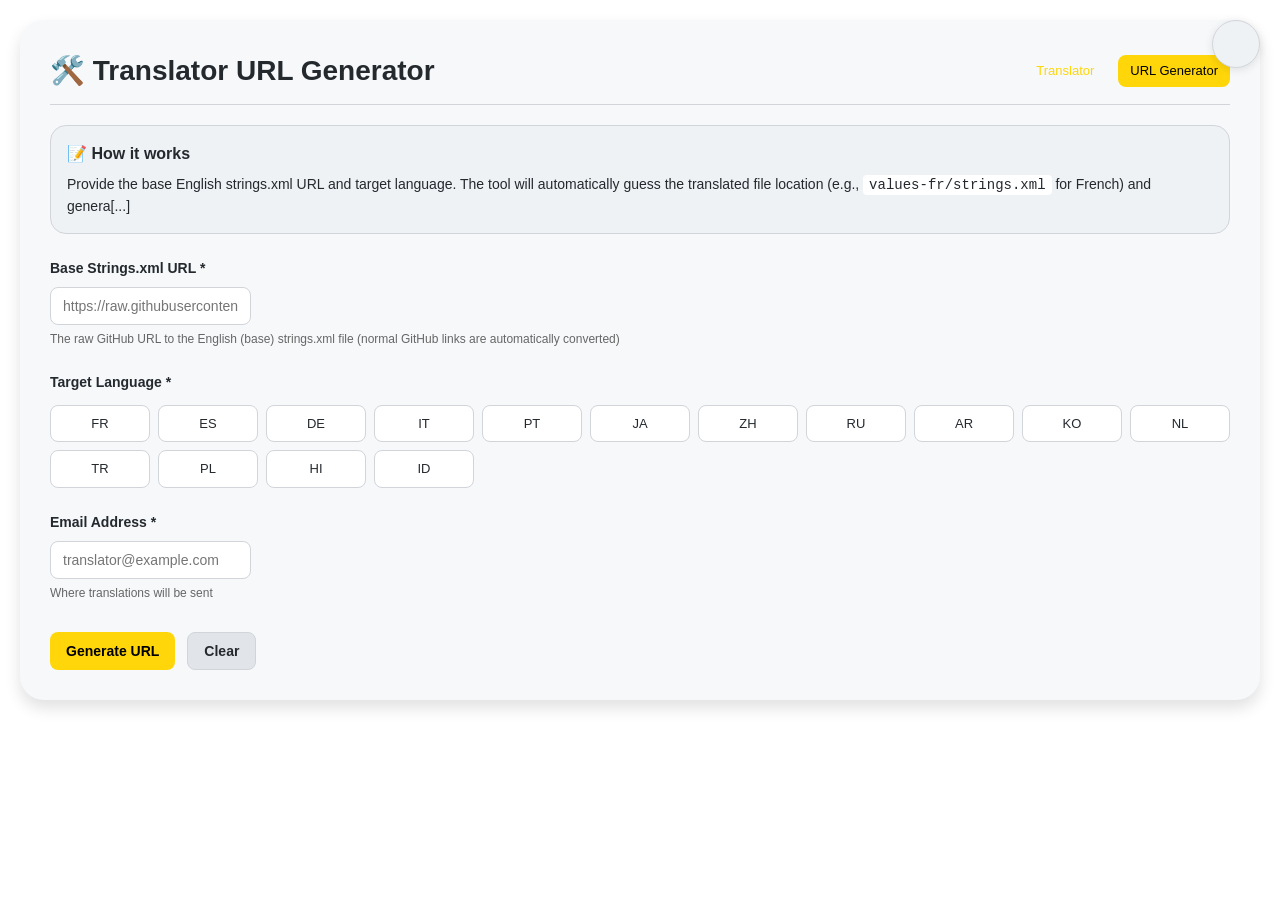
==== commit 0ef6a32d: "Add GitHub link to raw link conversion in generator" ====
--- a/generator.html
+++ b/generator.html
@@ -23,7 +23,7 @@
 
   <div class="quick-help">
     <h3>📝 How it works</h3>
-    <p>Provide the base English strings.xml URL and target language. The tool will automatically guess the translated file location (e.g., <code>values-fr/strings.xml</code> for French) and generate a translator link.</p>
+    <p>Provide the base English strings.xml URL and target language. The tool will automatically guess the translated file location (e.g., <code>values-fr/strings.xml</code> for French) and genera[...]
   </div>
 
   <form id="generatorForm">
@@ -34,7 +34,7 @@
         id="sourceUrl" 
         placeholder="https://raw.githubusercontent.com/user/repo/main/app/src/main/res/values/strings.xml"
         required>
-      <p class="help-text">The raw GitHub URL to the English (base) strings.xml file</p>
+      <p class="help-text">The raw GitHub URL to the English (base) strings.xml file (normal GitHub links are automatically converted)</p>
     </div>
 
     <div class="form-group">
@@ -133,6 +133,15 @@
   document.getElementById('selectedLangName').textContent = name;
 }
 
+function convertGitHubLinkToRaw(url) {
+  // Convert normal GitHub links to raw links
+  // https://github.com/owner/repo/blob/branch/path/to/file -> https://raw.githubusercontent.com/owner/repo/branch/path/to/file
+  return url.replace(
+    /https:\/\/github\.com\/([^\/]+)\/([^\/]+)\/blob\/(.+)/,
+    'https://raw.githubusercontent.com/$1/$2/$3'
+  );
+}
+
 function guessTargetUrl(sourceUrl, langCode) {
   return sourceUrl.replace('/values/strings.xml', `/values-${langCode}/strings.xml`);
 }
@@ -194,13 +203,16 @@
 document.getElementById('generatorForm').addEventListener('submit', (e) => {
   e.preventDefault();
   
-  const sourceUrl = document.getElementById('sourceUrl').value.trim();
+  let sourceUrl = document.getElementById('sourceUrl').value.trim();
   const email = document.getElementById('email').value.trim();
   
   if (!sourceUrl) {
     showError('Please enter a source URL');
     return;
   }
+  
+  // Convert GitHub link to raw link if needed
+  sourceUrl = convertGitHubLinkToRaw(sourceUrl);
   
   if (!validateUrl(sourceUrl)) {
     showError('Invalid source URL. Please check the format.');
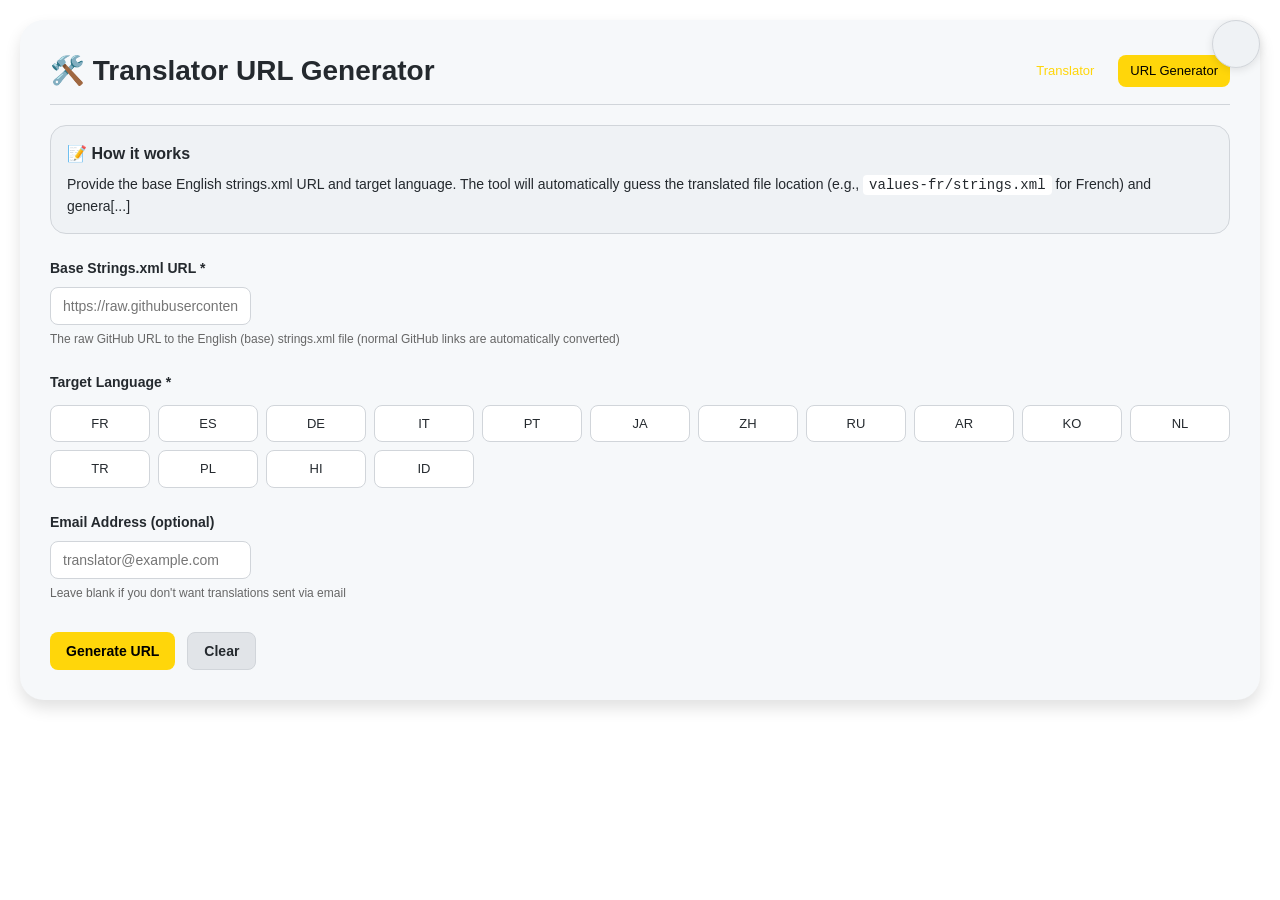
==== commit bc5f8f67: "Make email field optional on generator.html" ====
--- a/generator.html
+++ b/generator.html
@@ -44,13 +44,12 @@
     </div>
 
     <div class="form-group">
-      <label for="email">Email Address *</label>
+      <label for="email">Email Address (optional)</label>
       <input 
         type="email" 
         id="email" 
-        placeholder="translator@example.com"
-        required>
-      <p class="help-text">Where translations will be sent</p>
+        placeholder="translator@example.com">
+      <p class="help-text">Leave blank if you don't want translations sent via email</p>
     </div>
 
     <div class="button-group">
@@ -80,7 +79,7 @@
       <p style="margin: 8px 0 0 0; line-height: 1.6;">
         - They can paste it in their browser<br>
         - Load the strings to start translating<br>
-        - Submit translations via email<br>
+        - Submit translations via email (if email provided)<br>
         - It works for any repository!
       </p>
     </div>
@@ -175,8 +174,12 @@
     source: sourceUrl,
     target: targetUrl,
     lang: langCode,
-    email: email
-  });
+  });
+  
+  // Only add email if provided
+  if (email) {
+    params.append('email', email);
+  }
   
   return `${baseUrl}?${params.toString()}`;
 }
@@ -229,12 +232,8 @@
     return;
   }
   
-  if (!email) {
-    showError('Please enter an email address');
-    return;
-  }
-  
-  if (!email.includes('@')) {
+  // Email is now optional - only validate if provided
+  if (email && !email.includes('@')) {
     showError('Please enter a valid email address');
     return;
   }
